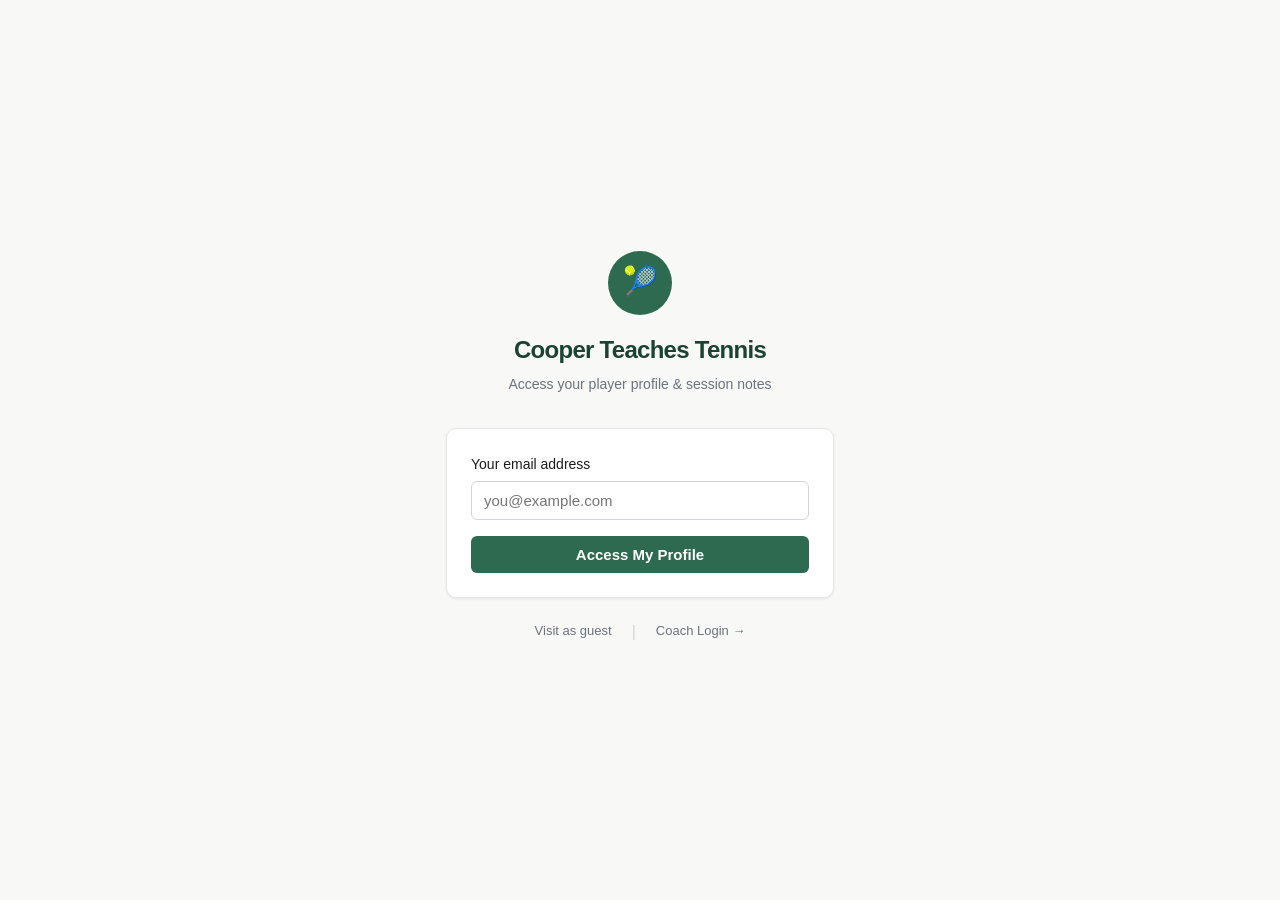
==== index.html @ 729ece42 "Initial build — Cooper Teaches Tennis full Phase 1" ====
<!DOCTYPE html>
<html lang="en">
<head>
  <meta charset="UTF-8">
  <meta name="viewport" content="width=device-width, initial-scale=1.0">
  <title>Cooper Teaches Tennis</title>
  <link rel="stylesheet" href="css/style.css">
</head>
<body>
  <div class="page-center">
    <div class="container" style="width:100%;max-width:420px;">

      <div class="brand-block">
        <div class="brand-block__logo">🎾</div>
        <div class="brand-block__name">Cooper Teaches Tennis</div>
        <div class="brand-block__tagline">Access your player profile &amp; session notes</div>
      </div>

      <!-- State 1: Email lookup form -->
      <div id="state-lookup">
        <div class="card">
          <div id="lookup-error" class="alert alert-error" role="alert"></div>

          <div class="form-group">
            <label for="email-input">Your email address</label>
            <input
              type="email"
              id="email-input"
              placeholder="you@example.com"
              autocomplete="email"
              autocapitalize="none"
            >
          </div>

          <button class="btn btn--primary mt-16" id="lookup-btn" type="button">
            Access My Profile
          </button>
        </div>

        <div class="text-center mt-16" style="display:flex;justify-content:center;gap:8px;">
          <a href="guest.html" class="btn btn--ghost">Visit as guest</a>
          <span style="color:var(--color-border);line-height:2.2;">|</span>
          <a href="/api/auth/github" class="btn btn--ghost">Coach Login →</a>
        </div>
      </div>

      <!-- State 2: Email not found -->
      <div id="state-notfound" style="display:none;">
        <div class="card">
          <p style="margin-bottom:16px;font-size:0.9375rem;">
            We don't have a profile for that email yet.
          </p>
          <p class="text-muted" style="margin-bottom:20px;">
            If you're a Cooper Teaches Tennis student, you can create your player profile below.
          </p>
          <button class="btn btn--primary" id="create-profile-btn" type="button">
            Create My Profile
          </button>
          <button class="btn btn--secondary mt-16" id="try-again-btn" type="button">
            ← Try a different email
          </button>
        </div>
      </div>

    </div>
  </div>

  <script src="js/auth.js"></script>
  <script src="js/api.js"></script>
  <script src="js/index-page.js"></script>
</body>
</html>
---- css/style.css ----
:root {
  --color-primary: #2d6a4f;
  --color-primary-dark: #1b4332;
  --color-accent: #95d5b2;
  --color-bg: #f8f9f6;
  --color-surface: #ffffff;
  --color-surface-alt: #f0f4f1;
  --color-text: #1a1a1a;
  --color-text-muted: #6b7280;
  --color-error: #dc2626;
  --color-error-bg: #fef2f2;
  --color-success: #16a34a;
  --color-success-bg: #f0fdf4;
  --color-border: #d1d5db;
  --color-border-light: #e5e7eb;
  --radius-sm: 6px;
  --radius-md: 10px;
  --radius-lg: 16px;
  --shadow-sm: 0 1px 3px rgba(0, 0, 0, 0.08);
  --shadow-md: 0 4px 12px rgba(0, 0, 0, 0.1);
  --font-base: -apple-system, BlinkMacSystemFont, 'Segoe UI', Roboto, sans-serif;
}

*, *::before, *::after { box-sizing: border-box; margin: 0; padding: 0; }

body {
  font-family: var(--font-base);
  background: var(--color-bg);
  color: var(--color-text);
  min-height: 100vh;
  line-height: 1.6;
}

/* ── Layout ── */

.container {
  max-width: 640px;
  margin: 0 auto;
  padding: 24px 16px;
}

.container--wide {
  max-width: 900px;
  margin: 0 auto;
  padding: 24px 16px;
}

.page-center {
  display: flex;
  flex-direction: column;
  align-items: center;
  justify-content: center;
  min-height: 100vh;
  padding: 24px 16px;
}

/* ── Nav ── */

.nav-bar {
  background: var(--color-primary);
  color: #fff;
  padding: 0 24px;
  height: 56px;
  display: flex;
  align-items: center;
  justify-content: space-between;
  gap: 16px;
}

.nav-logo {
  font-size: 1.1rem;
  font-weight: 700;
  color: #fff;
  text-decoration: none;
  letter-spacing: -0.02em;
}

.nav-actions {
  display: flex;
  align-items: center;
  gap: 12px;
}

.nav-link {
  color: var(--color-accent);
  text-decoration: none;
  font-size: 0.875rem;
  font-weight: 500;
}

.nav-link:hover { text-decoration: underline; }

/* ── Card ── */

.card {
  background: var(--color-surface);
  border: 1px solid var(--color-border-light);
  border-radius: var(--radius-md);
  padding: 24px;
  box-shadow: var(--shadow-sm);
}

.card + .card { margin-top: 16px; }

.card__title {
  font-size: 1rem;
  font-weight: 600;
  color: var(--color-primary-dark);
  margin-bottom: 16px;
  padding-bottom: 10px;
  border-bottom: 2px solid var(--color-accent);
}

.card__subtitle {
  font-size: 0.8rem;
  color: var(--color-text-muted);
  margin-top: -10px;
  margin-bottom: 16px;
}

/* ── Landing logo block ── */

.brand-block {
  text-align: center;
  margin-bottom: 32px;
}

.brand-block__logo {
  width: 64px;
  height: 64px;
  background: var(--color-primary);
  border-radius: 50%;
  display: flex;
  align-items: center;
  justify-content: center;
  margin: 0 auto 16px;
  font-size: 1.75rem;
}

.brand-block__name {
  font-size: 1.5rem;
  font-weight: 700;
  color: var(--color-primary-dark);
  letter-spacing: -0.03em;
}

.brand-block__tagline {
  font-size: 0.875rem;
  color: var(--color-text-muted);
  margin-top: 4px;
}

/* ── Forms ── */

.form-group {
  margin-bottom: 16px;
}

.form-group:last-of-type { margin-bottom: 0; }

label {
  display: block;
  font-size: 0.875rem;
  font-weight: 500;
  color: var(--color-text);
  margin-bottom: 6px;
}

label .optional {
  color: var(--color-text-muted);
  font-weight: 400;
}

input[type="text"],
input[type="email"],
input[type="tel"],
input[type="number"],
input[type="date"],
select,
textarea {
  width: 100%;
  padding: 10px 12px;
  border: 1px solid var(--color-border);
  border-radius: var(--radius-sm);
  font-family: var(--font-base);
  font-size: 0.9375rem;
  color: var(--color-text);
  background: var(--color-surface);
  transition: border-color 0.15s, box-shadow 0.15s;
  appearance: none;
}

input:focus,
select:focus,
textarea:focus {
  outline: none;
  border-color: var(--color-primary);
  box-shadow: 0 0 0 3px rgba(45, 106, 79, 0.12);
}

textarea {
  resize: vertical;
  min-height: 90px;
}

select {
  background-image: url("data:image/svg+xml,%3Csvg xmlns='http://www.w3.org/2000/svg' width='12' height='8' viewBox='0 0 12 8'%3E%3Cpath d='M1 1l5 5 5-5' stroke='%236b7280' stroke-width='1.5' fill='none' stroke-linecap='round'/%3E%3C/svg%3E");
  background-repeat: no-repeat;
  background-position: right 12px center;
  padding-right: 36px;
}

/* ── Buttons ── */

.btn {
  display: inline-flex;
  align-items: center;
  justify-content: center;
  gap: 6px;
  padding: 10px 20px;
  border-radius: var(--radius-sm);
  font-family: var(--font-base);
  font-size: 0.9375rem;
  font-weight: 600;
  cursor: pointer;
  border: none;
  text-decoration: none;
  transition: background 0.15s, transform 0.1s;
  white-space: nowrap;
}

.btn:active { transform: scale(0.98); }

.btn--primary {
  background: var(--color-primary);
  color: #fff;
  width: 100%;
}

.btn--primary:hover { background: var(--color-primary-dark); }

.btn--secondary {
  background: var(--color-surface-alt);
  color: var(--color-primary-dark);
  border: 1px solid var(--color-border);
  width: 100%;
}

.btn--secondary:hover { background: var(--color-border-light); }

.btn--ghost {
  background: none;
  color: var(--color-text-muted);
  font-size: 0.8125rem;
  font-weight: 400;
  padding: 6px 12px;
}

.btn--ghost:hover { color: var(--color-primary); }

.btn--sm {
  padding: 6px 14px;
  font-size: 0.8125rem;
  width: auto;
}

.btn--danger {
  background: var(--color-error);
  color: #fff;
}

.btn--danger:hover { background: #b91c1c; }

.btn-row {
  display: flex;
  gap: 10px;
  align-items: center;
  flex-wrap: wrap;
  margin-top: 16px;
}

.btn-row--center { justify-content: center; }

/* ── Alerts ── */

.alert {
  padding: 12px 16px;
  border-radius: var(--radius-sm);
  font-size: 0.875rem;
  margin-bottom: 16px;
  display: none;
}

.alert--error {
  background: var(--color-error-bg);
  color: var(--color-error);
  border: 1px solid #fecaca;
}

.alert--success {
  background: var(--color-success-bg);
  color: var(--color-success);
  border: 1px solid #bbf7d0;
}

.alert.is-visible { display: block; }

/* ── Player list (dashboard) ── */

.player-list {
  display: flex;
  flex-direction: column;
  gap: 10px;
}

.player-card {
  background: var(--color-surface);
  border: 1px solid var(--color-border-light);
  border-radius: var(--radius-md);
  padding: 16px 20px;
  display: flex;
  align-items: center;
  justify-content: space-between;
  gap: 12px;
  cursor: pointer;
  transition: border-color 0.15s, box-shadow 0.15s;
  text-decoration: none;
  color: inherit;
}

.player-card:hover {
  border-color: var(--color-primary);
  box-shadow: var(--shadow-sm);
}

.player-card__info { flex: 1; min-width: 0; }

.player-card__name {
  font-weight: 600;
  font-size: 0.9375rem;
  color: var(--color-primary-dark);
  margin-bottom: 2px;
}

.player-card__meta {
  font-size: 0.8125rem;
  color: var(--color-text-muted);
}

.player-card__actions {
  display: flex;
  gap: 8px;
  flex-shrink: 0;
}

/* ── Session cards ── */

.session-list {
  display: flex;
  flex-direction: column;
  gap: 12px;
}

.session-entry {
  background: var(--color-surface-alt);
  border: 1px solid var(--color-border-light);
  border-radius: var(--radius-sm);
  padding: 16px;
}

.session-entry__header {
  display: flex;
  align-items: center;
  justify-content: space-between;
  margin-bottom: 8px;
  gap: 12px;
}

.session-entry__date {
  font-weight: 600;
  font-size: 0.875rem;
  color: var(--color-primary-dark);
}

.session-entry__duration {
  font-size: 0.8125rem;
  color: var(--color-text-muted);
}

.session-entry__topics {
  font-size: 0.875rem;
  font-weight: 500;
  color: var(--color-text);
  margin-bottom: 6px;
}

.session-entry__notes {
  font-size: 0.875rem;
  color: var(--color-text-muted);
  white-space: pre-wrap;
}

/* ── Last session reminder ── */

.reminder-panel {
  background: #fffbeb;
  border: 1px solid #fde68a;
  border-radius: var(--radius-md);
  padding: 16px 20px;
  margin-bottom: 24px;
}

.reminder-panel__label {
  font-size: 0.75rem;
  font-weight: 600;
  text-transform: uppercase;
  letter-spacing: 0.06em;
  color: #92400e;
  margin-bottom: 8px;
}

/* ── LTTDP sections ── */

.lttdp-section {
  margin-bottom: 20px;
}

.lttdp-section:last-child { margin-bottom: 0; }

.lttdp-section__label {
  font-size: 0.8125rem;
  font-weight: 600;
  text-transform: uppercase;
  letter-spacing: 0.06em;
  color: var(--color-primary);
  margin-bottom: 8px;
}

.lttdp-section__content {
  font-size: 0.9375rem;
  color: var(--color-text);
  white-space: pre-wrap;
  line-height: 1.7;
}

.lttdp-section__empty {
  font-size: 0.875rem;
  color: var(--color-text-muted);
  font-style: italic;
}

/* ── Selector grid (multi-player) ── */

.selector-grid {
  display: grid;
  grid-template-columns: repeat(auto-fill, minmax(200px, 1fr));
  gap: 12px;
}

.selector-card {
  background: var(--color-surface);
  border: 2px solid var(--color-border-light);
  border-radius: var(--radius-md);
  padding: 20px 16px;
  text-align: center;
  cursor: pointer;
  transition: border-color 0.15s, background 0.15s;
  font-family: var(--font-base);
  font-size: 0.9375rem;
  font-weight: 600;
  color: var(--color-primary-dark);
}

.selector-card:hover {
  border-color: var(--color-primary);
  background: var(--color-surface-alt);
}

.selector-card__initials {
  width: 48px;
  height: 48px;
  border-radius: 50%;
  background: var(--color-accent);
  color: var(--color-primary-dark);
  display: flex;
  align-items: center;
  justify-content: center;
  font-size: 1.125rem;
  font-weight: 700;
  margin: 0 auto 10px;
}

/* ── Profile info grid ── */

.info-grid {
  display: grid;
  grid-template-columns: 1fr 1fr;
  gap: 12px 24px;
}

.info-item__label {
  font-size: 0.75rem;
  font-weight: 600;
  text-transform: uppercase;
  letter-spacing: 0.06em;
  color: var(--color-text-muted);
  margin-bottom: 2px;
}

.info-item__value {
  font-size: 0.9375rem;
  color: var(--color-text);
}

/* ── Search ── */

.search-bar {
  position: relative;
  margin-bottom: 16px;
}

.search-bar input {
  padding-left: 36px;
}

.search-bar__icon {
  position: absolute;
  left: 12px;
  top: 50%;
  transform: translateY(-50%);
  color: var(--color-text-muted);
  pointer-events: none;
  font-size: 1rem;
}

/* ── Empty states ── */

.empty-state {
  text-align: center;
  padding: 40px 16px;
  color: var(--color-text-muted);
}

.empty-state__icon { font-size: 2.5rem; margin-bottom: 12px; }
.empty-state__text { font-size: 0.9375rem; }

/* ── Loading ── */

.spinner {
  width: 32px;
  height: 32px;
  border: 3px solid var(--color-border-light);
  border-top-color: var(--color-primary);
  border-radius: 50%;
  animation: spin 0.7s linear infinite;
  margin: 40px auto;
}

@keyframes spin { to { transform: rotate(360deg); } }

/* ── Utility ── */

.mt-8 { margin-top: 8px; }
.mt-16 { margin-top: 16px; }
.mt-24 { margin-top: 24px; }
.text-center { text-align: center; }
.text-muted { color: var(--color-text-muted); font-size: 0.875rem; }
.visually-hidden { position: absolute; width: 1px; height: 1px; overflow: hidden; clip: rect(0 0 0 0); }
.divider { border: none; border-top: 1px solid var(--color-border-light); margin: 20px 0; }

/* ── Responsive ── */

@media (max-width: 480px) {
  .info-grid { grid-template-columns: 1fr; }
  .btn-row { flex-direction: column; }
  .btn-row .btn { width: 100%; }
  .selector-grid { grid-template-columns: 1fr; }
  .player-card { flex-direction: column; align-items: flex-start; }
  .player-card__actions { width: 100%; justify-content: flex-end; }
  .nav-bar { padding: 0 16px; }
}
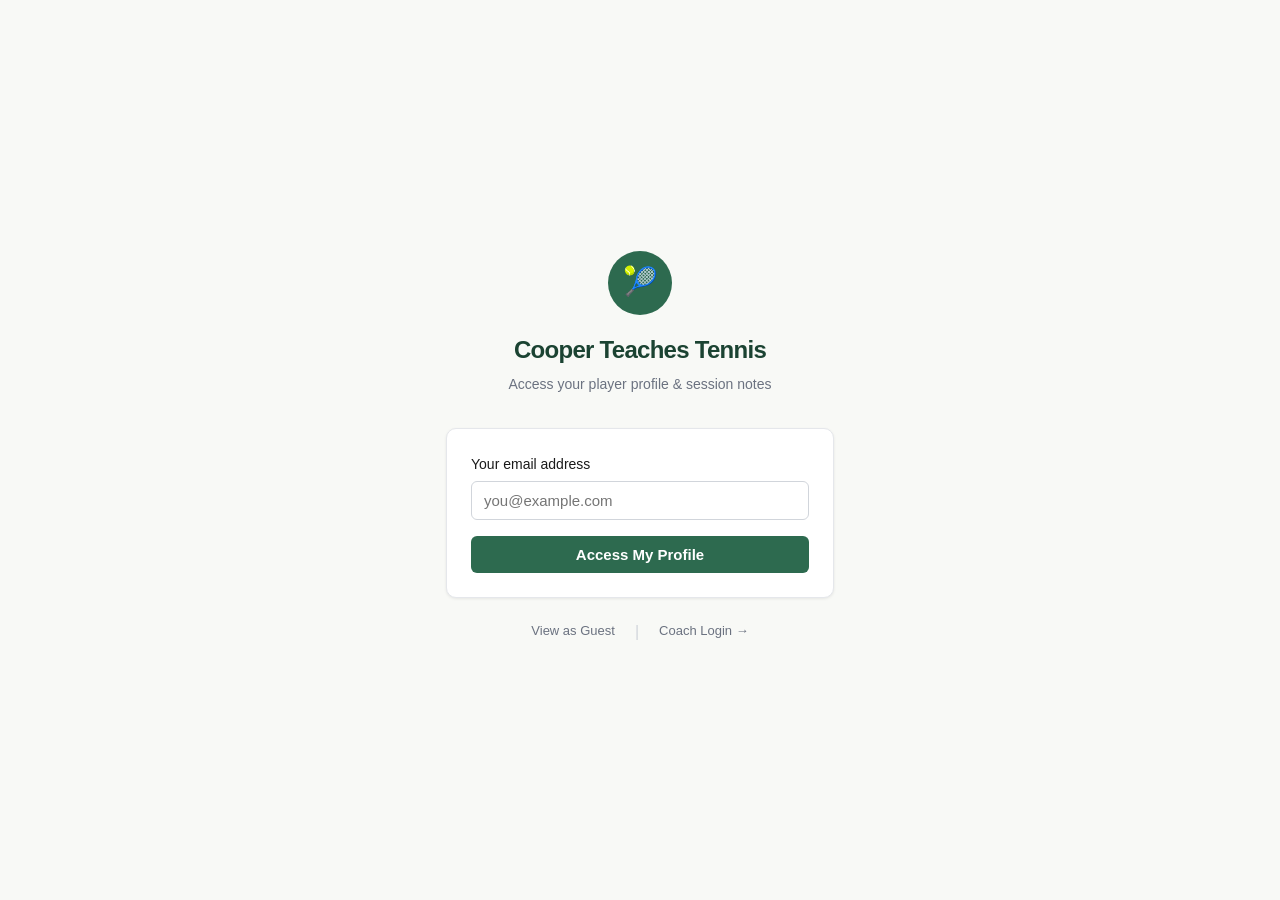
==== commit 77cdcb37: "Add public tab nav, home/store/education/linktree/about pages, fix guest button" ====
--- a/index.html
+++ b/index.html
@@ -38,7 +38,7 @@
         </div>
 
         <div class="text-center mt-16" style="display:flex;justify-content:center;gap:8px;">
-          <a href="guest.html" class="btn btn--ghost">Visit as guest</a>
+          <a href="home.html" class="btn btn--ghost">View as Guest</a>
           <span style="color:var(--color-border);line-height:2.2;">|</span>
           <a href="/api/auth/github" class="btn btn--ghost">Coach Login →</a>
         </div>
--- a/css/style.css
+++ b/css/style.css
@@ -90,6 +90,49 @@
 
 .nav-link:hover { text-decoration: underline; }
 
+/* ── Public tab nav ── */
+
+.tab-nav {
+  background: var(--color-surface);
+  border-bottom: 1px solid var(--color-border-light);
+  overflow-x: auto;
+  -webkit-overflow-scrolling: touch;
+  scrollbar-width: none;
+}
+
+.tab-nav::-webkit-scrollbar { display: none; }
+
+.tab-nav__inner {
+  display: flex;
+  align-items: center;
+  gap: 0;
+  min-width: max-content;
+  padding: 0 16px;
+}
+
+.tab-nav__item {
+  display: inline-flex;
+  align-items: center;
+  padding: 14px 18px;
+  font-size: 0.875rem;
+  font-weight: 500;
+  color: var(--color-text-muted);
+  text-decoration: none;
+  border-bottom: 2px solid transparent;
+  white-space: nowrap;
+  transition: color 0.15s, border-color 0.15s;
+}
+
+.tab-nav__item:hover {
+  color: var(--color-primary);
+}
+
+.tab-nav__item.is-active {
+  color: var(--color-primary);
+  border-bottom-color: var(--color-primary);
+  font-weight: 600;
+}
+
 /* ── Card ── */
 
 .card {
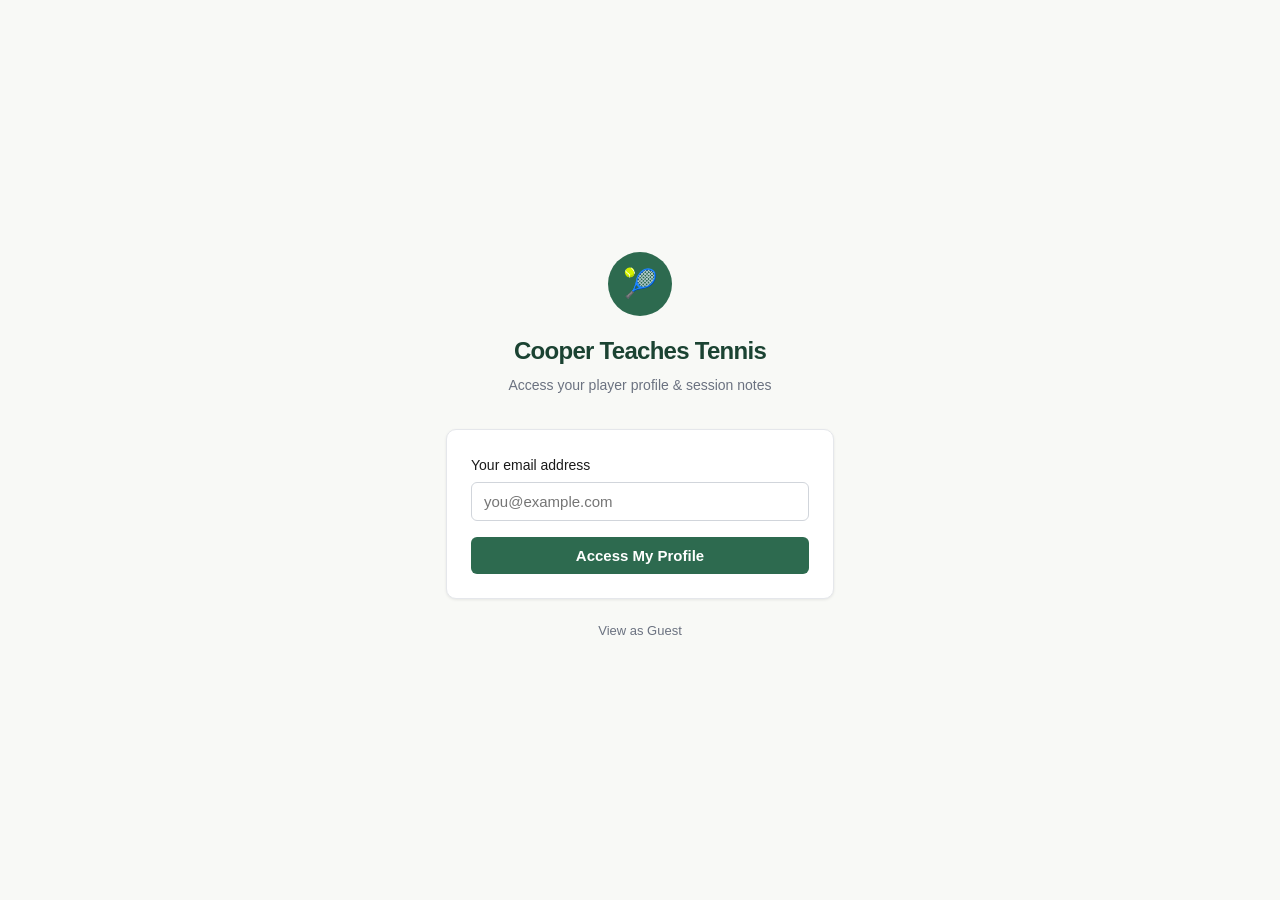
==== commit a9e53b01: "Hide coach login — move to /coach secret URL" ====
--- a/index.html
+++ b/index.html
@@ -37,10 +37,8 @@
           </button>
         </div>
 
-        <div class="text-center mt-16" style="display:flex;justify-content:center;gap:8px;">
+        <div class="text-center mt-16">
           <a href="home.html" class="btn btn--ghost">View as Guest</a>
-          <span style="color:var(--color-border);line-height:2.2;">|</span>
-          <a href="/api/auth/github" class="btn btn--ghost">Coach Login →</a>
         </div>
       </div>
 
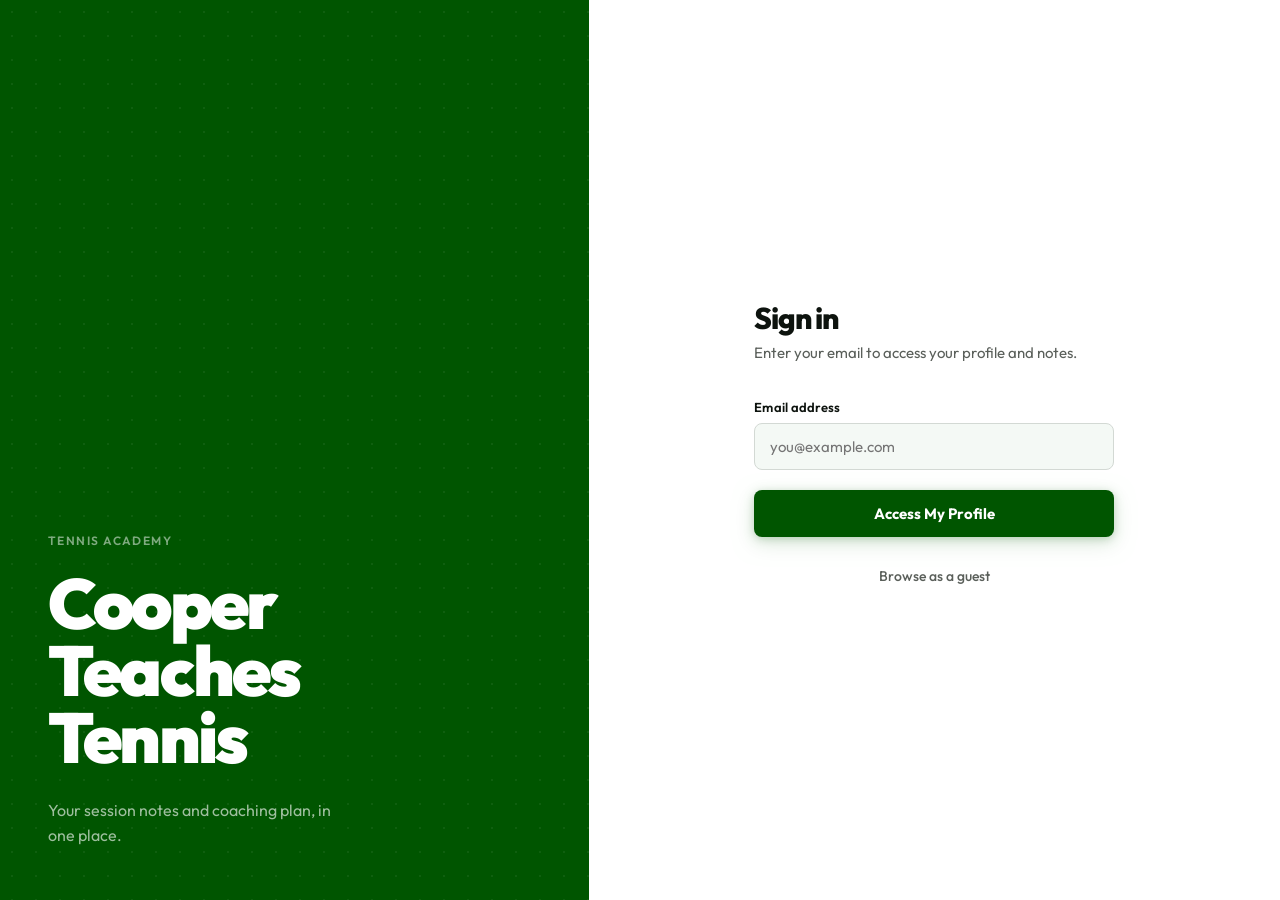
==== commit a69cac9a: "Visual design overhaul — Outfit font, OKLCH green palette, split-panel login - css/style.css: OKLCH " ====
--- a/index.html
+++ b/index.html
@@ -3,26 +3,231 @@
 <head>
   <meta charset="UTF-8">
   <meta name="viewport" content="width=device-width, initial-scale=1.0">
-  <title>Cooper Teaches Tennis</title>
+  <title>Cooper Teaches Tennis | Sign In</title>
   <link rel="stylesheet" href="css/style.css">
+  <style>
+    /* Split-panel layout — specific to this page only */
+
+    body {
+      padding: 0;
+      min-height: 100dvh;
+    }
+
+    .layout {
+      display: grid;
+      grid-template-columns: 46% 54%;
+      min-height: 100dvh;
+    }
+
+    /* ── Brand panel ── */
+    .brand-panel {
+      background: var(--color-primary);
+      display: flex;
+      flex-direction: column;
+      justify-content: flex-end;
+      padding: 52px 48px;
+      position: relative;
+      overflow: hidden;
+    }
+
+    .brand-panel::before {
+      content: '';
+      position: absolute;
+      inset: 0;
+      background-image: radial-gradient(white 1px, transparent 1px);
+      background-size: 24px 24px;
+      opacity: 0.06;
+      pointer-events: none;
+    }
+
+    .brand-panel__content { position: relative; z-index: 1; }
+
+    .brand-panel__eyebrow {
+      font-size: 0.75rem;
+      font-weight: 600;
+      letter-spacing: 0.12em;
+      text-transform: uppercase;
+      color: oklch(1 0 0 / 0.50);
+      margin-bottom: 20px;
+    }
+
+    .brand-panel__wordmark {
+      font-size: clamp(3.25rem, 5.5vw, 5rem);
+      font-weight: 900;
+      line-height: 0.95;
+      letter-spacing: -0.04em;
+      color: white;
+      display: flex;
+      flex-direction: column;
+      margin-bottom: 28px;
+    }
+
+    .brand-panel__tagline {
+      font-size: 1rem;
+      font-weight: 400;
+      color: oklch(1 0 0 / 0.62);
+      max-width: 28ch;
+      line-height: 1.55;
+    }
+
+    /* ── Form panel ── */
+    .form-panel {
+      display: flex;
+      align-items: center;
+      justify-content: center;
+      padding: 52px 52px;
+      background: var(--color-bg);
+    }
+
+    .form-inner {
+      width: 100%;
+      max-width: 360px;
+    }
+
+    /* ── Form heading ── */
+    .form-title {
+      font-size: 1.875rem;
+      font-weight: 800;
+      letter-spacing: -0.04em;
+      color: var(--color-text);
+      margin-bottom: 6px;
+      line-height: 1.1;
+    }
+
+    .form-subtitle {
+      font-size: 0.9375rem;
+      color: var(--color-text-muted);
+      margin-bottom: 32px;
+      line-height: 1.55;
+      font-weight: 400;
+    }
+
+    /* ── Override shared .btn for full-width on this page ── */
+    .form-inner .btn--primary {
+      width: 100%;
+      padding: 14px 20px;
+      margin-top: 4px;
+      font-weight: 700;
+      box-shadow: 0 2px 8px oklch(0.38 0.15 148 / 0.20),
+                  0 6px 20px oklch(0.38 0.15 148 / 0.14);
+    }
+
+    @media (hover: hover) and (pointer: fine) {
+      .form-inner .btn--primary:hover {
+        box-shadow: 0 4px 14px oklch(0.38 0.15 148 / 0.26),
+                    0 10px 30px oklch(0.38 0.15 148 / 0.18);
+      }
+    }
+
+    .form-inner .btn--secondary {
+      width: 100%;
+      padding: 13px 20px;
+      margin-top: 12px;
+    }
+
+    .form-inner .btn--ghost {
+      width: 100%;
+      padding: 10px 0;
+      font-size: 0.875rem;
+    }
+
+    /* ── Guest area ── */
+    .guest-area {
+      margin-top: 18px;
+      text-align: center;
+    }
+
+    /* ── Override shared .alert ── */
+    .form-inner .alert {
+      margin-bottom: 20px;
+    }
+
+    /* ── Override shared label ── */
+    .form-inner label {
+      font-size: 0.8125rem;
+      font-weight: 600;
+      letter-spacing: 0.005em;
+    }
+
+    /* ── Override shared input ── */
+    .form-inner input[type="email"] {
+      padding: 13px 15px;
+    }
+
+    /* ── Not-found state ── */
+    .notfound__title {
+      font-size: 1.875rem;
+      font-weight: 800;
+      letter-spacing: -0.04em;
+      color: var(--color-text);
+      margin-bottom: 6px;
+      line-height: 1.1;
+    }
+
+    .notfound__body {
+      font-size: 0.9375rem;
+      color: var(--color-text-muted);
+      margin-bottom: 32px;
+      line-height: 1.55;
+    }
+
+    /* ── Mobile collapse ── */
+    @media (max-width: 767px) {
+      .layout {
+        grid-template-columns: 1fr;
+        grid-template-rows: auto 1fr;
+      }
+
+      .brand-panel {
+        justify-content: flex-start;
+        padding: 40px 24px 36px;
+      }
+
+      .brand-panel__wordmark {
+        font-size: clamp(2.5rem, 11vw, 3.25rem);
+        margin-bottom: 14px;
+      }
+
+      .form-panel {
+        padding: 40px 24px 52px;
+        align-items: flex-start;
+      }
+
+      .form-inner { max-width: 100%; }
+    }
+  </style>
 </head>
 <body>
-  <div class="page-center">
-    <div class="container" style="width:100%;max-width:420px;">
-
-      <div class="brand-block">
-        <div class="brand-block__logo">🎾</div>
-        <div class="brand-block__name">Cooper Teaches Tennis</div>
-        <div class="brand-block__tagline">Access your player profile &amp; session notes</div>
+  <div class="layout">
+
+    <!-- Left: Brand panel -->
+    <aside class="brand-panel">
+      <div class="brand-panel__content">
+        <p class="brand-panel__eyebrow">Tennis Academy</p>
+        <p class="brand-panel__wordmark" aria-label="Cooper Teaches Tennis">
+          <span>Cooper</span>
+          <span>Teaches</span>
+          <span>Tennis</span>
+        </p>
+        <p class="brand-panel__tagline">
+          Your session notes and coaching plan, in one place.
+        </p>
       </div>
-
-      <!-- State 1: Email lookup form -->
-      <div id="state-lookup">
-        <div class="card">
-          <div id="lookup-error" class="alert alert-error" role="alert"></div>
+    </aside>
+
+    <!-- Right: Form panel -->
+    <main class="form-panel">
+      <div class="form-inner">
+
+        <!-- State 1: Email lookup -->
+        <div id="state-lookup">
+          <h1 class="form-title">Sign in</h1>
+          <p class="form-subtitle">Enter your email to access your profile and notes.</p>
+
+          <div id="lookup-error" class="alert alert--error" role="alert"></div>
 
           <div class="form-group">
-            <label for="email-input">Your email address</label>
+            <label for="email-input">Email address</label>
             <input
               type="email"
               id="email-input"
@@ -32,35 +237,32 @@
             >
           </div>
 
-          <button class="btn btn--primary mt-16" id="lookup-btn" type="button">
+          <button class="btn btn--primary" id="lookup-btn" type="button">
             Access My Profile
           </button>
+
+          <div class="guest-area">
+            <a href="home.html" class="btn btn--ghost">Browse as a guest</a>
+          </div>
         </div>
 
-        <div class="text-center mt-16">
-          <a href="home.html" class="btn btn--ghost">View as Guest</a>
-        </div>
-      </div>
-
-      <!-- State 2: Email not found -->
-      <div id="state-notfound" style="display:none;">
-        <div class="card">
-          <p style="margin-bottom:16px;font-size:0.9375rem;">
-            We don't have a profile for that email yet.
-          </p>
-          <p class="text-muted" style="margin-bottom:20px;">
-            If you're a Cooper Teaches Tennis student, you can create your player profile below.
+        <!-- State 2: Email not found -->
+        <div id="state-notfound" style="display:none;">
+          <p class="notfound__title">No profile found.</p>
+          <p class="notfound__body">
+            If you're a Cooper Teaches Tennis student, create your player profile below.
           </p>
           <button class="btn btn--primary" id="create-profile-btn" type="button">
             Create My Profile
           </button>
-          <button class="btn btn--secondary mt-16" id="try-again-btn" type="button">
-            ← Try a different email
+          <button class="btn btn--secondary" id="try-again-btn" type="button">
+            Try a different email
           </button>
         </div>
+
       </div>
-
-    </div>
+    </main>
+
   </div>
 
   <script src="js/auth.js"></script>
--- a/css/style.css
+++ b/css/style.css
@@ -1,24 +1,27 @@
+@import url('https://fonts.googleapis.com/css2?family=Outfit:wght@400;500;600;700;800;900&display=swap');
+
 :root {
-  --color-primary: #2d6a4f;
-  --color-primary-dark: #1b4332;
-  --color-accent: #95d5b2;
-  --color-bg: #f8f9f6;
-  --color-surface: #ffffff;
-  --color-surface-alt: #f0f4f1;
-  --color-text: #1a1a1a;
-  --color-text-muted: #6b7280;
-  --color-error: #dc2626;
-  --color-error-bg: #fef2f2;
-  --color-success: #16a34a;
-  --color-success-bg: #f0fdf4;
-  --color-border: #d1d5db;
-  --color-border-light: #e5e7eb;
-  --radius-sm: 6px;
-  --radius-md: 10px;
-  --radius-lg: 16px;
-  --shadow-sm: 0 1px 3px rgba(0, 0, 0, 0.08);
-  --shadow-md: 0 4px 12px rgba(0, 0, 0, 0.1);
-  --font-base: -apple-system, BlinkMacSystemFont, 'Segoe UI', Roboto, sans-serif;
+  --color-primary:       oklch(0.38 0.15 148);
+  --color-primary-dark:  oklch(0.30 0.13 146);
+  --color-accent:        oklch(0.90 0.10 105);
+  --color-bg:            oklch(1.000 0.000 0);
+  --color-surface:       oklch(0.977 0.007 148);
+  --color-surface-alt:   oklch(0.963 0.011 148);
+  --color-text:          oklch(0.18 0.015 148);
+  --color-text-muted:    oklch(0.48 0.010 148);
+  --color-error:         #dc2626;
+  --color-error-bg:      #fef2f2;
+  --color-success:       #16a34a;
+  --color-success-bg:    #f0fdf4;
+  --color-border:        oklch(0.88 0.010 148);
+  --color-border-light:  oklch(0.93 0.007 148);
+  --radius-sm:  8px;
+  --radius-md:  12px;
+  --radius-lg:  20px;
+  --shadow-sm:  0 1px 3px oklch(0.38 0.15 148 / 0.06), 0 2px 6px oklch(0.38 0.15 148 / 0.04);
+  --shadow-md:  0 4px 14px oklch(0.38 0.15 148 / 0.10), 0 10px 32px oklch(0.38 0.15 148 / 0.07);
+  --font-base:  'Outfit', system-ui, -apple-system, sans-serif;
+  --ease-out:   cubic-bezier(0.23, 1, 0.32, 1);
 }
 
 *, *::before, *::after { box-sizing: border-box; margin: 0; padding: 0; }
@@ -29,6 +32,8 @@
   color: var(--color-text);
   min-height: 100vh;
   line-height: 1.6;
+  -webkit-font-smoothing: antialiased;
+  -moz-osx-font-smoothing: grayscale;
 }
 
 /* ── Layout ── */
@@ -60,19 +65,20 @@
   background: var(--color-primary);
   color: #fff;
   padding: 0 24px;
-  height: 56px;
+  height: 60px;
   display: flex;
   align-items: center;
   justify-content: space-between;
   gap: 16px;
+  box-shadow: 0 2px 8px oklch(0.38 0.15 148 / 0.18);
 }
 
 .nav-logo {
-  font-size: 1.1rem;
-  font-weight: 700;
+  font-size: 1rem;
+  font-weight: 800;
   color: #fff;
   text-decoration: none;
-  letter-spacing: -0.02em;
+  letter-spacing: -0.025em;
 }
 
 .nav-actions {
@@ -82,18 +88,33 @@
 }
 
 .nav-link {
-  color: var(--color-accent);
+  color: oklch(1 0 0 / 0.72);
   text-decoration: none;
   font-size: 0.875rem;
   font-weight: 500;
-}
-
-.nav-link:hover { text-decoration: underline; }
+  transition: color 150ms var(--ease-out);
+}
+
+@media (hover: hover) and (pointer: fine) {
+  .nav-link:hover {
+    color: #fff;
+    text-decoration: none;
+  }
+}
+
+/* Sign out / ghost buttons inside the green nav */
+.nav-bar .btn--ghost {
+  color: oklch(1 0 0 / 0.80);
+}
+
+@media (hover: hover) and (pointer: fine) {
+  .nav-bar .btn--ghost:hover { color: #fff; }
+}
 
 /* ── Public tab nav ── */
 
 .tab-nav {
-  background: var(--color-surface);
+  background: var(--color-bg);
   border-bottom: 1px solid var(--color-border-light);
   overflow-x: auto;
   -webkit-overflow-scrolling: touch;
@@ -105,32 +126,36 @@
 .tab-nav__inner {
   display: flex;
   align-items: center;
-  gap: 0;
+  gap: 2px;
   min-width: max-content;
-  padding: 0 16px;
+  padding: 8px 14px;
 }
 
 .tab-nav__item {
   display: inline-flex;
   align-items: center;
-  padding: 14px 18px;
+  padding: 7px 14px;
   font-size: 0.875rem;
   font-weight: 500;
   color: var(--color-text-muted);
   text-decoration: none;
-  border-bottom: 2px solid transparent;
+  border-radius: var(--radius-sm);
   white-space: nowrap;
-  transition: color 0.15s, border-color 0.15s;
-}
-
-.tab-nav__item:hover {
-  color: var(--color-primary);
+  transition: color 150ms var(--ease-out),
+              background 150ms var(--ease-out);
+}
+
+@media (hover: hover) and (pointer: fine) {
+  .tab-nav__item:hover {
+    color: var(--color-text);
+    background: var(--color-surface-alt);
+  }
 }
 
 .tab-nav__item.is-active {
   color: var(--color-primary);
-  border-bottom-color: var(--color-primary);
-  font-weight: 600;
+  background: oklch(0.38 0.15 148 / 0.09);
+  font-weight: 700;
 }
 
 /* ── Card ── */
@@ -146,12 +171,13 @@
 .card + .card { margin-top: 16px; }
 
 .card__title {
-  font-size: 1rem;
-  font-weight: 600;
-  color: var(--color-primary-dark);
-  margin-bottom: 16px;
-  padding-bottom: 10px;
-  border-bottom: 2px solid var(--color-accent);
+  font-size: 1.125rem;
+  font-weight: 800;
+  letter-spacing: -0.025em;
+  color: var(--color-text);
+  margin-bottom: 18px;
+  padding-bottom: 0;
+  border-bottom: none;
 }
 
 .card__subtitle {
@@ -165,32 +191,26 @@
 
 .brand-block {
   text-align: center;
-  margin-bottom: 32px;
+  margin-bottom: 36px;
 }
 
 .brand-block__logo {
-  width: 64px;
-  height: 64px;
-  background: var(--color-primary);
-  border-radius: 50%;
-  display: flex;
-  align-items: center;
-  justify-content: center;
-  margin: 0 auto 16px;
-  font-size: 1.75rem;
+  display: none; /* remove emoji circle — brand lives in the wordmark */
 }
 
 .brand-block__name {
-  font-size: 1.5rem;
-  font-weight: 700;
-  color: var(--color-primary-dark);
-  letter-spacing: -0.03em;
+  font-size: 1.875rem;
+  font-weight: 900;
+  color: var(--color-primary);
+  letter-spacing: -0.04em;
+  line-height: 1.1;
 }
 
 .brand-block__tagline {
-  font-size: 0.875rem;
-  color: var(--color-text-muted);
-  margin-top: 4px;
+  font-size: 0.9375rem;
+  color: var(--color-text-muted);
+  margin-top: 6px;
+  font-weight: 400;
 }
 
 /* ── Forms ── */
@@ -238,7 +258,7 @@
 textarea:focus {
   outline: none;
   border-color: var(--color-primary);
-  box-shadow: 0 0 0 3px rgba(45, 106, 79, 0.12);
+  box-shadow: 0 0 0 3px oklch(0.38 0.15 148 / 0.12);
 }
 
 textarea {
@@ -268,11 +288,18 @@
   cursor: pointer;
   border: none;
   text-decoration: none;
-  transition: background 0.15s, transform 0.1s;
+  transition: background 160ms var(--ease-out),
+              box-shadow 160ms var(--ease-out),
+              transform 120ms var(--ease-out);
   white-space: nowrap;
 }
 
-.btn:active { transform: scale(0.98); }
+.btn:active { transform: scale(0.97); }
+
+@media (prefers-reduced-motion: reduce) {
+  .btn { transition: background 150ms ease; }
+  .btn:active { transform: none; }
+}
 
 .btn--primary {
   background: var(--color-primary);
@@ -280,26 +307,36 @@
   width: 100%;
 }
 
-.btn--primary:hover { background: var(--color-primary-dark); }
+@media (hover: hover) and (pointer: fine) {
+  .btn--primary:hover { background: var(--color-primary-dark); }
+}
 
 .btn--secondary {
   background: var(--color-surface-alt);
-  color: var(--color-primary-dark);
+  color: var(--color-text);
   border: 1px solid var(--color-border);
   width: 100%;
 }
 
-.btn--secondary:hover { background: var(--color-border-light); }
+@media (hover: hover) and (pointer: fine) {
+  .btn--secondary:hover { background: var(--color-border-light); }
+}
 
 .btn--ghost {
   background: none;
   color: var(--color-text-muted);
   font-size: 0.8125rem;
-  font-weight: 400;
+  font-weight: 500;
   padding: 6px 12px;
 }
 
-.btn--ghost:hover { color: var(--color-primary); }
+@media (hover: hover) and (pointer: fine) {
+  .btn--ghost:hover { color: var(--color-primary); }
+}
+
+@media (hover: hover) and (pointer: fine) {
+  .btn--danger:hover { background: oklch(0.38 0.20 25); }
+}
 
 .btn--sm {
   padding: 6px 14px;
@@ -366,22 +403,52 @@
   justify-content: space-between;
   gap: 12px;
   cursor: pointer;
-  transition: border-color 0.15s, box-shadow 0.15s;
+  transition: border-color 160ms var(--ease-out),
+              box-shadow 160ms var(--ease-out),
+              transform 120ms var(--ease-out);
   text-decoration: none;
   color: inherit;
-}
-
-.player-card:hover {
-  border-color: var(--color-primary);
-  box-shadow: var(--shadow-sm);
+  animation: rise-in 0.4s var(--ease-out) both;
+}
+
+@media (hover: hover) and (pointer: fine) {
+  .player-card:hover {
+    border-color: var(--color-primary);
+    box-shadow: var(--shadow-md);
+    transform: translateY(-1px);
+  }
+}
+
+.player-card:active { transform: scale(0.99); }
+
+.player-card:nth-child(1)  { animation-delay: 0ms; }
+.player-card:nth-child(2)  { animation-delay: 45ms; }
+.player-card:nth-child(3)  { animation-delay: 90ms; }
+.player-card:nth-child(4)  { animation-delay: 135ms; }
+.player-card:nth-child(5)  { animation-delay: 180ms; }
+.player-card:nth-child(6)  { animation-delay: 225ms; }
+.player-card:nth-child(7)  { animation-delay: 270ms; }
+.player-card:nth-child(8)  { animation-delay: 315ms; }
+.player-card:nth-child(9)  { animation-delay: 360ms; }
+.player-card:nth-child(10) { animation-delay: 405ms; }
+
+@keyframes rise-in {
+  from { opacity: 0; transform: translateY(8px); }
+  to   { opacity: 1; transform: translateY(0); }
+}
+
+@media (prefers-reduced-motion: reduce) {
+  .player-card { animation: none; transition: border-color 150ms ease; }
+  .player-card:hover { transform: none; }
 }
 
 .player-card__info { flex: 1; min-width: 0; }
 
 .player-card__name {
-  font-weight: 600;
+  font-weight: 700;
   font-size: 0.9375rem;
-  color: var(--color-primary-dark);
+  color: var(--color-text);
+  letter-spacing: -0.015em;
   margin-bottom: 2px;
 }
 
@@ -409,6 +476,18 @@
   border: 1px solid var(--color-border-light);
   border-radius: var(--radius-sm);
   padding: 16px;
+  animation: rise-in 0.4s var(--ease-out) both;
+}
+
+.session-entry:nth-child(1) { animation-delay: 0ms; }
+.session-entry:nth-child(2) { animation-delay: 45ms; }
+.session-entry:nth-child(3) { animation-delay: 90ms; }
+.session-entry:nth-child(4) { animation-delay: 135ms; }
+.session-entry:nth-child(5) { animation-delay: 180ms; }
+.session-entry:nth-child(6) { animation-delay: 225ms; }
+
+@media (prefers-reduced-motion: reduce) {
+  .session-entry { animation: none; }
 }
 
 .session-entry__header {
@@ -420,9 +499,10 @@
 }
 
 .session-entry__date {
-  font-weight: 600;
+  font-weight: 700;
   font-size: 0.875rem;
-  color: var(--color-primary-dark);
+  color: var(--color-primary);
+  letter-spacing: -0.015em;
 }
 
 .session-entry__duration {
@@ -446,8 +526,8 @@
 /* ── Last session reminder ── */
 
 .reminder-panel {
-  background: #fffbeb;
-  border: 1px solid #fde68a;
+  background: oklch(0.38 0.15 148 / 0.06);
+  border: 1px solid oklch(0.38 0.15 148 / 0.15);
   border-radius: var(--radius-md);
   padding: 16px 20px;
   margin-bottom: 24px;
@@ -455,10 +535,8 @@
 
 .reminder-panel__label {
   font-size: 0.75rem;
-  font-weight: 600;
-  text-transform: uppercase;
-  letter-spacing: 0.06em;
-  color: #92400e;
+  font-weight: 700;
+  color: var(--color-primary);
   margin-bottom: 8px;
 }
 
@@ -472,11 +550,9 @@
 
 .lttdp-section__label {
   font-size: 0.8125rem;
-  font-weight: 600;
-  text-transform: uppercase;
-  letter-spacing: 0.06em;
+  font-weight: 700;
   color: var(--color-primary);
-  margin-bottom: 8px;
+  margin-bottom: 6px;
 }
 
 .lttdp-section__content {
@@ -502,35 +578,54 @@
 
 .selector-card {
   background: var(--color-surface);
-  border: 2px solid var(--color-border-light);
+  border: 1.5px solid var(--color-border-light);
   border-radius: var(--radius-md);
-  padding: 20px 16px;
+  padding: 24px 16px 20px;
   text-align: center;
   cursor: pointer;
-  transition: border-color 0.15s, background 0.15s;
+  transition: border-color 160ms var(--ease-out),
+              box-shadow 160ms var(--ease-out),
+              transform 120ms var(--ease-out);
   font-family: var(--font-base);
   font-size: 0.9375rem;
   font-weight: 600;
-  color: var(--color-primary-dark);
-}
-
-.selector-card:hover {
-  border-color: var(--color-primary);
-  background: var(--color-surface-alt);
+  color: var(--color-text);
+  animation: rise-in 0.4s var(--ease-out) both;
+}
+
+.selector-card:nth-child(1) { animation-delay: 0ms; }
+.selector-card:nth-child(2) { animation-delay: 45ms; }
+.selector-card:nth-child(3) { animation-delay: 90ms; }
+.selector-card:nth-child(4) { animation-delay: 135ms; }
+
+@media (hover: hover) and (pointer: fine) {
+  .selector-card:hover {
+    border-color: var(--color-primary);
+    box-shadow: var(--shadow-md);
+    transform: translateY(-2px);
+  }
+}
+
+.selector-card:active { transform: scale(0.97); }
+
+@media (prefers-reduced-motion: reduce) {
+  .selector-card { animation: none; transition: border-color 150ms ease; }
+  .selector-card:hover { transform: none; }
 }
 
 .selector-card__initials {
-  width: 48px;
-  height: 48px;
+  width: 52px;
+  height: 52px;
   border-radius: 50%;
-  background: var(--color-accent);
-  color: var(--color-primary-dark);
+  background: var(--color-primary);
+  color: #fff;
   display: flex;
   align-items: center;
   justify-content: center;
   font-size: 1.125rem;
-  font-weight: 700;
-  margin: 0 auto 10px;
+  font-weight: 800;
+  margin: 0 auto 12px;
+  letter-spacing: -0.02em;
 }
 
 /* ── Profile info grid ── */
@@ -542,12 +637,11 @@
 }
 
 .info-item__label {
-  font-size: 0.75rem;
-  font-weight: 600;
-  text-transform: uppercase;
-  letter-spacing: 0.06em;
+  font-size: 0.6875rem;
+  font-weight: 700;
   color: var(--color-text-muted);
   margin-bottom: 2px;
+  letter-spacing: 0.01em;
 }
 
 .info-item__value {
@@ -622,3 +716,291 @@
   .player-card__actions { width: 100%; justify-content: flex-end; }
   .nav-bar { padding: 0 16px; }
 }
+
+/* ── Inactive state ── */
+
+.player-card--inactive {
+  opacity: 0.45;
+}
+
+.player-card--inactive:hover {
+  border-color: var(--color-border-light);
+  box-shadow: none;
+}
+
+.badge--inactive {
+  display: inline-block;
+  background: var(--color-text-muted);
+  color: #fff;
+  font-size: 0.65rem;
+  font-weight: 700;
+  padding: 2px 7px;
+  border-radius: var(--radius-sm);
+  text-transform: uppercase;
+  letter-spacing: 0.05em;
+  vertical-align: middle;
+  margin-left: 8px;
+}
+
+/* ── Analytics / stats panel ── */
+
+.stats-row {
+  display: grid;
+  grid-template-columns: repeat(auto-fit, minmax(130px, 1fr));
+  gap: 12px;
+  margin-bottom: 20px;
+}
+
+.stat-card {
+  background: var(--color-surface);
+  border: none;
+  border-radius: var(--radius-md);
+  padding: 22px 18px 16px;
+  text-align: center;
+  box-shadow: var(--shadow-sm);
+  position: relative;
+  overflow: hidden;
+}
+
+.stat-card::after {
+  content: '';
+  position: absolute;
+  top: 0;
+  left: 0;
+  right: 0;
+  height: 3px;
+  background: var(--color-primary);
+  border-radius: 0 0 2px 2px;
+}
+
+.stat-card__value {
+  font-size: 2.25rem;
+  font-weight: 900;
+  color: var(--color-primary);
+  letter-spacing: -0.04em;
+  line-height: 1;
+  margin-bottom: 6px;
+}
+
+.stat-card__label {
+  font-size: 0.75rem;
+  color: var(--color-text-muted);
+  font-weight: 500;
+}
+
+.ntrp-breakdown {
+  margin-top: 12px;
+  background: var(--color-surface);
+  border: 1px solid var(--color-border-light);
+  border-radius: var(--radius-md);
+  padding: 14px 18px;
+  display: flex;
+  flex-wrap: wrap;
+  gap: 8px 20px;
+  align-items: center;
+  box-shadow: var(--shadow-sm);
+}
+
+.ntrp-breakdown__label {
+  font-size: 0.75rem;
+  font-weight: 600;
+  color: var(--color-text-muted);
+  margin-right: 4px;
+}
+
+.ntrp-chip {
+  font-size: 0.8125rem;
+  background: var(--color-surface-alt);
+  border: 1px solid var(--color-border-light);
+  border-radius: var(--radius-sm);
+  padding: 3px 10px;
+  color: var(--color-primary-dark);
+  font-weight: 500;
+}
+
+/* ── Dashboard toolbar ── */
+
+.dashboard-toolbar {
+  display: flex;
+  align-items: center;
+  gap: 12px;
+  flex-wrap: wrap;
+  margin-bottom: 12px;
+}
+
+.toggle-label {
+  display: inline-flex;
+  align-items: center;
+  gap: 7px;
+  font-size: 0.8125rem;
+  color: var(--color-text-muted);
+  cursor: pointer;
+  user-select: none;
+}
+
+.toggle-label input[type="checkbox"] {
+  width: 16px;
+  height: 16px;
+  accent-color: var(--color-primary);
+  cursor: pointer;
+}
+
+/* ── Modal overlay ── */
+
+.modal-overlay {
+  position: fixed;
+  inset: 0;
+  background: rgba(0, 0, 0, 0.45);
+  display: flex;
+  align-items: center;
+  justify-content: center;
+  z-index: 200;
+  padding: 16px;
+}
+
+.modal {
+  background: var(--color-surface);
+  border-radius: var(--radius-lg);
+  padding: 28px 24px 24px;
+  max-width: 380px;
+  width: 100%;
+  box-shadow: var(--shadow-md);
+}
+
+.modal__title {
+  font-size: 1.05rem;
+  font-weight: 700;
+  color: var(--color-primary-dark);
+  margin-bottom: 10px;
+}
+
+.modal__body {
+  font-size: 0.9rem;
+  color: var(--color-text-muted);
+  line-height: 1.6;
+  margin-bottom: 20px;
+}
+
+.modal__actions {
+  display: flex;
+  justify-content: flex-end;
+}
+
+/* ── Group session form ── */
+
+.player-checkbox-list {
+  border: 1px solid var(--color-border);
+  border-radius: var(--radius-md);
+  max-height: 200px;
+  overflow-y: auto;
+  background: var(--color-surface);
+}
+
+.player-checkbox-item {
+  display: flex;
+  align-items: center;
+  gap: 10px;
+  padding: 10px 14px;
+  border-bottom: 1px solid var(--color-border-light);
+  cursor: pointer;
+}
+
+.player-checkbox-item:last-child { border-bottom: none; }
+
+.player-checkbox-item input[type="checkbox"] {
+  width: 16px;
+  height: 16px;
+  accent-color: var(--color-primary);
+  cursor: pointer;
+  flex-shrink: 0;
+}
+
+.player-checkbox-item label {
+  cursor: pointer;
+  font-size: 0.9rem;
+  margin-bottom: 0;
+  flex: 1;
+}
+
+.per-player-notes {
+  margin-top: 16px;
+  display: flex;
+  flex-direction: column;
+  gap: 14px;
+}
+
+/* ── Player chips (group session selection) ── */
+
+.player-chips {
+  display: flex;
+  flex-wrap: wrap;
+  gap: 6px;
+}
+
+.player-chip {
+  display: inline-flex;
+  align-items: center;
+  gap: 5px;
+  background: var(--color-primary);
+  color: #fff;
+  font-size: 0.8125rem;
+  font-weight: 500;
+  padding: 4px 8px 4px 12px;
+  border-radius: 999px;
+  line-height: 1.4;
+}
+
+.player-chip__remove {
+  background: none;
+  border: none;
+  color: rgba(255, 255, 255, 0.75);
+  font-size: 1.1rem;
+  line-height: 1;
+  cursor: pointer;
+  padding: 0 2px;
+  font-family: var(--font-base);
+  display: flex;
+  align-items: center;
+}
+
+.player-chip__remove:hover {
+  color: #fff;
+}
+
+.per-player-notes__item label {
+  font-size: 0.8rem;
+  color: var(--color-text-muted);
+  margin-bottom: 5px;
+}
+
+/* ── Group session display ── */
+
+.session-group-badge {
+  display: inline-block;
+  font-size: 0.75rem;
+  background: var(--color-surface-alt);
+  color: var(--color-text-muted);
+  border: 1px solid var(--color-border-light);
+  padding: 2px 8px;
+  border-radius: var(--radius-sm);
+  font-weight: 500;
+}
+
+.session-entry__individual-notes {
+  margin-top: 10px;
+  padding-top: 10px;
+  border-top: 1px dashed var(--color-border-light);
+}
+
+.session-entry__individual-notes-label {
+  font-size: 0.75rem;
+  font-weight: 700;
+  color: var(--color-primary);
+  margin-bottom: 4px;
+}
+
+.session-entry__individual-notes-text {
+  font-size: 0.875rem;
+  color: var(--color-text-muted);
+  white-space: pre-wrap;
+}
